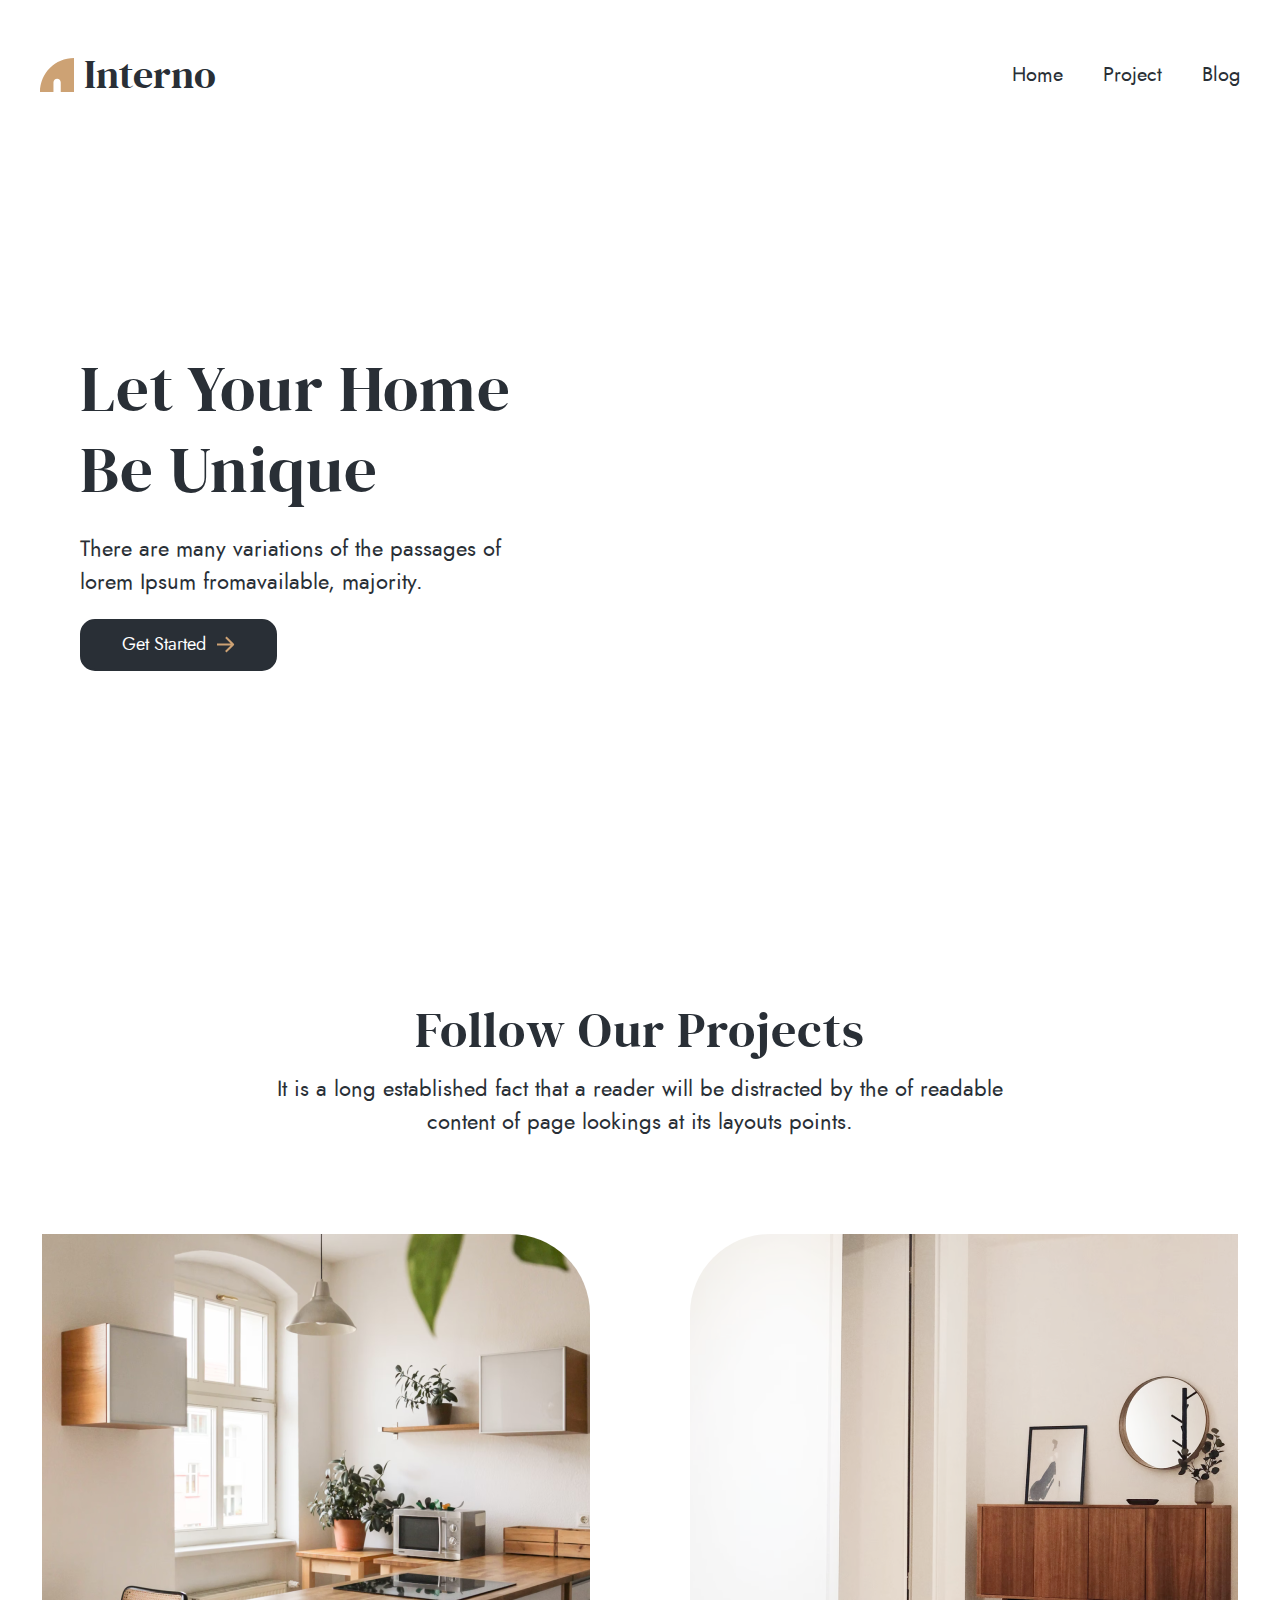
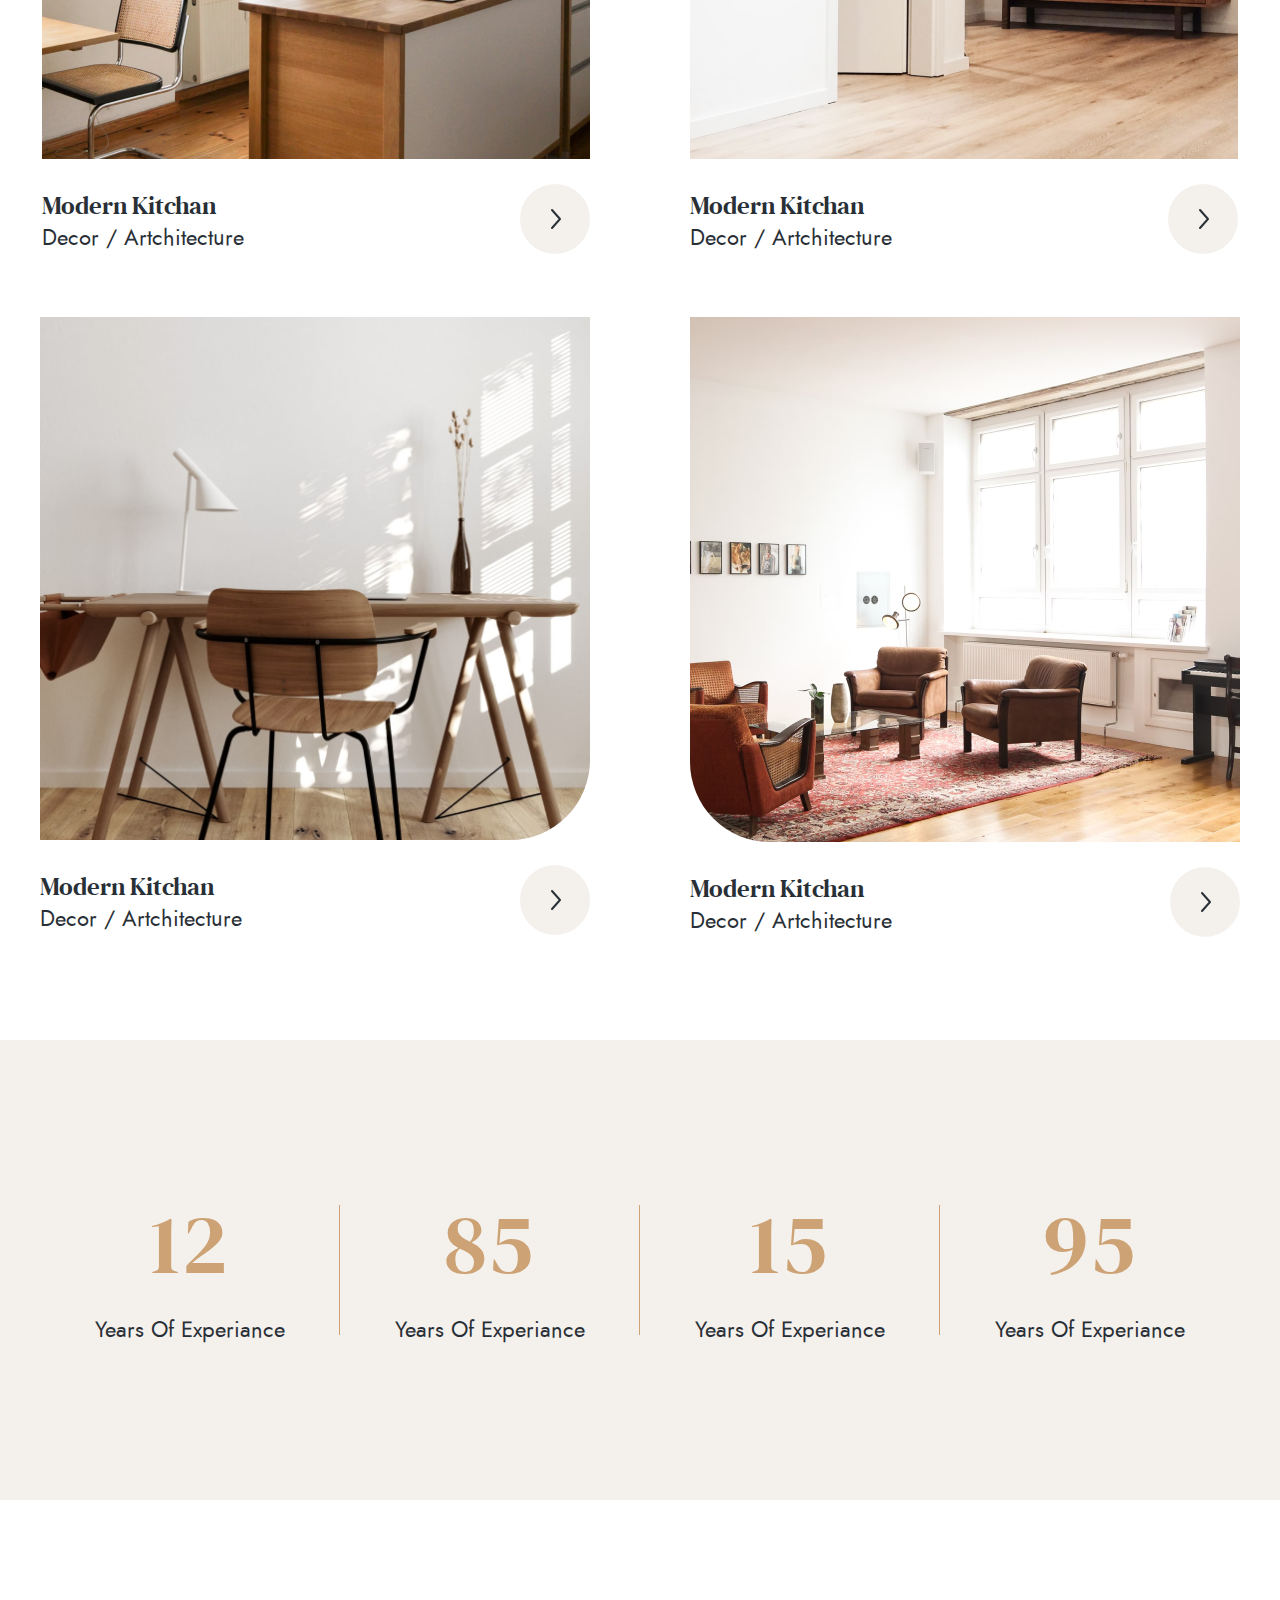
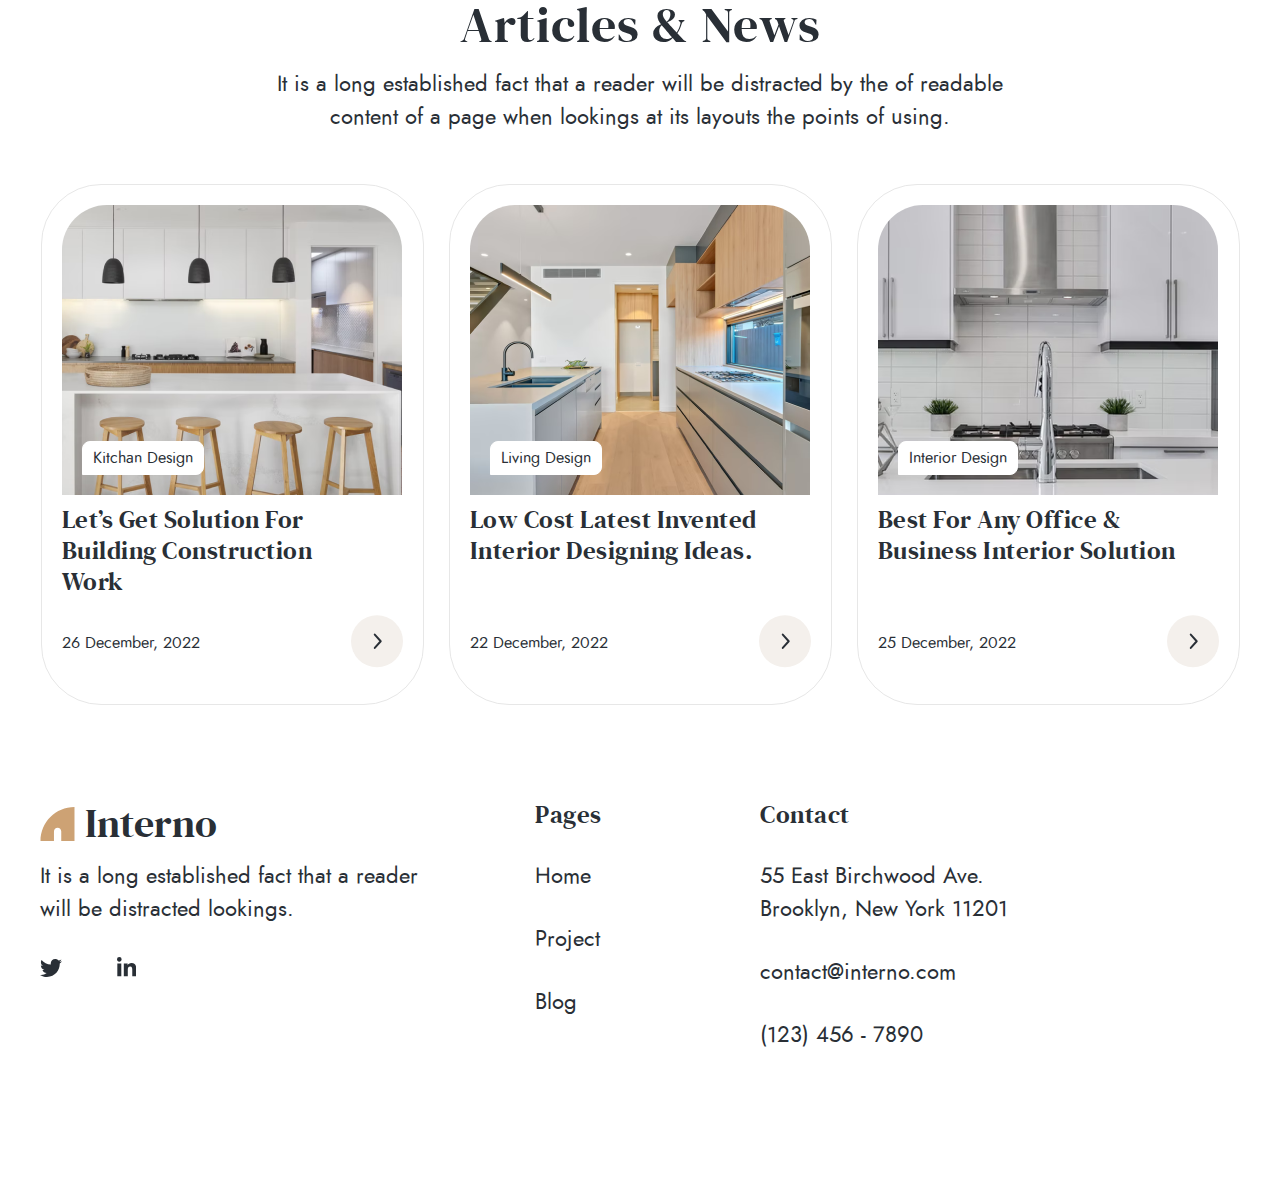
==== index.html @ d4d8c657 "hw01" ====
<!DOCTYPE html>
<html lang="en">

<head>
    <meta charset="UTF-8">
    <meta name="viewport" content="width=device-width, initial-scale=1.0">
    <link rel="icon" href="img/favicon.ico" type="image/x-icon">
    <title>Interno</title>
    <link rel="stylesheet" href="fonts/stylesheet.css">
    <link rel="stylesheet" href="sass/style.css">
</head>

<body>
    <div class="top">
        <header class="header center">
            <a class="header__left" href="index.html">
                <svg xmlns="http://www.w3.org/2000/svg" width="34" height="34" viewBox="0 0 34 34" fill="none">
                    <path
                        d="M0 34.0003H13.4588V24.499C13.4588 22.4853 15.0898 20.8543 17.1035 20.8543C19.1172 20.8543 20.7482 22.4853 20.7482 24.499V34.0003H33.9975V0C15.2211 0 0 15.2211 0 34.0003Z"
                        fill="#CDA274" />
                </svg>
                Interno</a>
            <nav class="header__right">
                <a href="index.html">Home</a>
                <a href="project.html">Project</a>
                <a href="blog.html">Blog</a>
            </nav>

        </header>
        <section class="home center">
            <div class="home__banner">
                <div class="home__banner_content">
                    <h1>Let Your Home Be Unique</h1>
                    <p>There are many variations of the passages of
                        lorem Ipsum fromavailable, majority.</p>
                </div>
                <a class="button" href="#">Get Started
                    <svg xmlns="http://www.w3.org/2000/svg" width="19" height="17" viewBox="0 0 19 17" fill="none">
                        <path d="M2 8.43542L15.7232 8.29857M10.6182 1.91138L17.1412 8.43436L10.4868 15.0887"
                            stroke="#CDA274" stroke-width="2" stroke-linecap="square" stroke-linejoin="round" />
                    </svg>
                </a>
            </div>
            <div class="preview center">
                <div class="preview__content">
                    <h2>Follow Our Projects</h2>
                    <p>It is a long established fact that a reader will be distracted by the of readable content of page
                        lookings at its layouts points.</p>
                </div>
                <article class="preview__product">
                    <div class="preview__product_card">
                        <img src="img/product_1.png" alt="Modern Kitchan">
                        <div class="preview__product_content">
                            <div>
                                <a href="project.html">Modern Kitchan</a>
                                <p>Decor / Artchitecture</p>
                            </div>
                            <a class="preview__product_svg" href="project.html">
                                <svg xmlns="http://www.w3.org/2000/svg" width="70" height="70" viewBox="0 0 70 70"
                                    fill="none">
                                    <circle cx="35" cy="35" r="35" fill="#F4F0EC" />
                                    <path d="M32 44L40 35L32 26" stroke="#292F36" stroke-width="2"
                                        stroke-linecap="round" stroke-linejoin="round" />
                                </svg>
                            </a>
                        </div>
                    </div>
                    <div class="preview__product_card">
                        <img src="img/product_2.png" alt="Modern Kitchan">
                        <div class="preview__product_content">
                            <div>
                                <a href="project.html" class="product_heading">Modern Kitchan</a>
                                <p>Decor / Artchitecture</p>
                            </div>
                            <a class="preview__product_svg" href="project.html">
                                <svg xmlns="http://www.w3.org/2000/svg" width="70" height="70" viewBox="0 0 70 70"
                                    fill="none">
                                    <circle cx="35" cy="35" r="35" fill="#F4F0EC" />
                                    <path d="M32 44L40 35L32 26" stroke="#292F36" stroke-width="2"
                                        stroke-linecap="round" stroke-linejoin="round" />
                                </svg>
                            </a>
                        </div>
                    </div>
                    <div class="preview__product_card">
                        <img src="img/product_3.png" alt="Modern Kitchan">
                        <div class="preview__product_content">
                            <div>
                                <a href="project.html" class="product_heading">Modern Kitchan</a>
                                <p>Decor / Artchitecture</p>
                            </div>
                            <a class="preview__product_svg" href="project.html">
                                <svg xmlns="http://www.w3.org/2000/svg" width="70" height="70" viewBox="0 0 70 70"
                                    fill="none">
                                    <circle cx="35" cy="35" r="35" fill="#F4F0EC" />
                                    <path d="M32 44L40 35L32 26" stroke="#292F36" stroke-width="2"
                                        stroke-linecap="round" stroke-linejoin="round" />
                                </svg>
                            </a>
                        </div>
                    </div>
                    <div class="preview__product_card">
                        <img src="img/product_4.png" alt="Modern Kitchan">
                        <div class="preview__product_content">
                            <div>
                                <a href="project.html" class="product_heading">Modern Kitchan</a>
                                <p>Decor / Artchitecture</p>
                            </div>
                            <a class="preview__product_svg" href="project.html">
                                <svg xmlns="http://www.w3.org/2000/svg" width="70" height="70" viewBox="0 0 70 70"
                                    fill="none">
                                    <circle cx="35" cy="35" r="35" fill="#F4F0EC" />
                                    <path d="M32 44L40 35L32 26" stroke="#292F36" stroke-width="2"
                                        stroke-linecap="round" stroke-linejoin="round" />
                                </svg>
                            </a>
                        </div>
                    </div>
                </article>
            </div>
        </section>
        <section class="color">
            <div class="color__container">
                <span>12</span>
                <p>Years Of Experiance</p>
            </div>
            <div class="color__container">
                <span>85</span>
                <p>Years Of Experiance</p>
            </div>
            <div class="color__container">
                <span>15</span>
                <p>Years Of Experiance</p>
            </div>
            <div class="color__container">
                <span>95</span>
                <p>Years Of Experiance</p>
            </div>
        </section>
        <sectoin class="blog center">
            <div class="blog__content">
                <h2>Articles & News</h2>
                <p>It is a long established fact that a reader will be distracted by the of readable content of a page
                    when
                    lookings at its layouts the points of using.</p>
            </div>
            <div class="blog__product">
                <div class="blog__product_card">
                    <div class="blog__product_imgcontent">
                        <img src="img/blog_1.png" alt="Kitchan Design">
                        <div class="blog__product_tag">Kitchan Design</div>
                    </div>
                    <div class="blog__product_title">
                        <h3>Let’s Get Solution For Building Construction Work</h3>
                    </div>
                    <div class="blog__product_content">
                        <p>26 December, 2022 </p>
                        <a class="blog__product_svg" href="project.html">
                            <svg xmlns="http://www.w3.org/2000/svg" width="52" height="53" viewBox="0 0 52 53"
                                fill="none">
                                <circle cx="26" cy="26.267" r="26" fill="#F4F0EC" />
                                <path d="M23.7714 32.9527L29.7143 26.267L23.7714 19.5813" stroke="#292F36"
                                    stroke-width="2" stroke-linecap="round" stroke-linejoin="round" />
                            </svg>
                        </a>
                    </div>
                </div>
                <div class="blog__product_card">
                    <div class="blog__product_imgcontent">
                        <img src="img/blog_2.png" alt="Living Design">
                        <div class="blog__product_tag">Living Design</div>
                    </div>
                    <div class="blog__product_title">
                        <h3>Low Cost Latest Invented Interior Designing
                            Ideas.</h3>
                    </div>
                    <div class="blog__product_content">
                        <p>22 December, 2022 </p>
                        <a class="blog__product_svg" href="project.html">
                            <svg xmlns="http://www.w3.org/2000/svg" width="52" height="53" viewBox="0 0 52 53"
                                fill="none">
                                <circle cx="26" cy="26.267" r="26" fill="#F4F0EC" />
                                <path d="M23.7714 32.9527L29.7143 26.267L23.7714 19.5813" stroke="#292F36"
                                    stroke-width="2" stroke-linecap="round" stroke-linejoin="round" />
                            </svg>
                        </a>
                    </div>
                </div>
                <div class="blog__product_card">
                    <div class="blog__product_imgcontent">
                        <img src="img/blog_3.png" alt="Interior Design">
                        <div class="blog__product_tag">Interior Design</div>
                    </div>
                    <div class="blog__product_title">
                        <h3>Best For Any Office & Business Interior
                            Solution</h3>
                    </div>
                    <div class="blog__product_content">
                        <p>25 December, 2022 </p>
                        <a class="blog__product_svg" href="project.html">
                            <svg xmlns="http://www.w3.org/2000/svg" width="52" height="53" viewBox="0 0 52 53"
                                fill="none">
                                <circle cx="26" cy="26.267" r="26" fill="#F4F0EC" />
                                <path d="M23.7714 32.9527L29.7143 26.267L23.7714 19.5813" stroke="#292F36"
                                    stroke-width="2" stroke-linecap="round" stroke-linejoin="round" />
                            </svg>
                        </a>
                    </div>
                </div>
            </div>
        </sectoin>
        <footer class="footer center">
            <article>
                <div class="footer__header">
                    <a class="footer__logo" href="index.html">
                        <svg xmlns="http://www.w3.org/2000/svg" width="35" height="34" viewBox="0 0 35 34" fill="none">
                            <path
                                d="M0.5 34.0003H13.9588V24.499C13.9588 22.4853 15.5898 20.8543 17.6035 20.8543C19.6172 20.8543 21.2482 22.4853 21.2482 24.499V34.0003H34.4975V0C15.7211 0 0.5 15.2211 0.5 34.0003Z"
                                fill="#CDA274" />
                        </svg>
                        Interno</a>
                </div>
                <div class="footer__content">
                    <p>It is a long established fact that a reader will be distracted lookings.</p>
                    <div class="footer__content_messenger">
                        <a href="#"><svg xmlns="http://www.w3.org/2000/svg" height="1em" viewBox="0 0 512 512">
                                <path
                                    d="M459.37 151.716c.325 4.548.325 9.097.325 13.645 0 138.72-105.583 298.558-298.558 298.558-59.452 0-114.68-17.219-161.137-47.106 8.447.974 16.568 1.299 25.34 1.299 49.055 0 94.213-16.568 130.274-44.832-46.132-.975-84.792-31.188-98.112-72.772 6.498.974 12.995 1.624 19.818 1.624 9.421 0 18.843-1.3 27.614-3.573-48.081-9.747-84.143-51.98-84.143-102.985v-1.299c13.969 7.797 30.214 12.67 47.431 13.319-28.264-18.843-46.781-51.005-46.781-87.391 0-19.492 5.197-37.36 14.294-52.954 51.655 63.675 129.3 105.258 216.365 109.807-1.624-7.797-2.599-15.918-2.599-24.04 0-57.828 46.782-104.934 104.934-104.934 30.213 0 57.502 12.67 76.67 33.137 23.715-4.548 46.456-13.32 66.599-25.34-7.798 24.366-24.366 44.833-46.132 57.827 21.117-2.273 41.584-8.122 60.426-16.243-14.292 20.791-32.161 39.308-52.628 54.253z" />
                            </svg></a>
                        <a href="#"> <svg xmlns="http://www.w3.org/2000/svg" height="1em" viewBox="0 0 448 512">
                                <path
                                    d="M100.28 448H7.4V148.9h92.88zM53.79 108.1C24.09 108.1 0 83.5 0 53.8a53.79 53.79 0 0 1 107.58 0c0 29.7-24.1 54.3-53.79 54.3zM447.9 448h-92.68V302.4c0-34.7-.7-79.2-48.29-79.2-48.29 0-55.69 37.7-55.69 76.7V448h-92.78V148.9h89.08v40.8h1.3c12.4-23.5 42.69-48.3 87.88-48.3 94 0 111.28 61.9 111.28 142.3V448z" />
                            </svg></a>
                    </div>
                </div>
            </article>
            <article>
                <div class="footer__header">
                    <h3>Pages</h3>
                </div>
                <div class="footer__content">
                    <a href="index.html">Home</a>
                    <a href="project.html">Project</a>
                    <a href="blog.html">Blog</a>
                </div>
            </article>
            <article>
                <div class="footer__header">
                    <h3>Contact</h3>
                </div>
                <div class="footer__content">
                    <p>55 East Birchwood Ave. <br>Brooklyn, New York 11201</p>
                    <p>contact@interno.com</p>
                    <p>(123) 456 - 7890</p>
                </div>
            </article>
        </footer>
    </div>
</body>

</html>
---- fonts/stylesheet.css ----
/*! Generated by Font Squirrel (https://www.fontsquirrel.com) on October 4, 2023 */



@font-face {
    font-family: 'dm_serif_displayregular';
    src: url('dmserifdisplay-webfont.woff2') format('woff2'),
         url('dmserifdisplay-webfont.woff') format('woff');
    font-weight: normal;
    font-style: normal;

}




@font-face {
    font-family: 'jostregular';
    src: url('jost-webfont.woff2') format('woff2'),
         url('jost-webfont.woff') format('woff');
    font-weight: normal;
    font-style: normal;

}
---- sass/style.css ----
* {
  margin: 0;
  box-sizing: border-box;
  outline: none;
}

html {
  scroll-behavior: smooth;
  display: block;
}

body {
  background-image: no-repeat;
}

img {
  max-width: 100%;
  vertical-align: middle;
}

a {
  text-decoration: none;
  color: #292F36;
}

a:hover {
  color: #CDA274;
}

.top {
  position: relative;
  overflow: hidden;
}

.center {
  margin: auto;
  padding-left: calc(50% - 600px);
  padding-right: calc(50% - 600px);
}

html {
  font-family: "jostregular";
  font-style: normal;
  font-weight: 400;
  color: #292F36;
  font-size: 20px;
}

p {
  line-height: 150%;
  font-size: 1.1rem;
}

h1 {
  font-family: "dm_serif_displayregular";
  font-style: normal;
  font-weight: 400;
  color: #292F36;
  line-height: 125%;
  font-size: 3.25rem;
  letter-spacing: 1px;
}

h2 {
  font-family: "dm_serif_displayregular";
  font-style: normal;
  font-weight: 400;
  color: #292F36;
  line-height: 125%;
  font-size: 2.5rem;
  letter-spacing: 1px;
}

h3 {
  font-family: "dm_serif_displayregular";
  font-style: normal;
  font-weight: 400;
  color: #292F36;
  line-height: 125%;
  font-size: 1.25rem;
  letter-spacing: 0.5px;
}

* {
  margin: 0;
  box-sizing: border-box;
  outline: none;
}

html {
  scroll-behavior: smooth;
  display: block;
}

body {
  background-image: no-repeat;
}

img {
  max-width: 100%;
  vertical-align: middle;
}

a {
  text-decoration: none;
  color: #292F36;
}

a:hover {
  color: #CDA274;
}

.top {
  position: relative;
  overflow: hidden;
}

.center {
  margin: auto;
  padding-left: calc(50% - 600px);
  padding-right: calc(50% - 600px);
}

.header {
  height: 150px;
  background: #FFF;
  display: flex;
  align-items: center;
  justify-content: space-between;
  z-index: 999;
}
.header__left {
  display: flex;
  flex-direction: row;
  align-items: center;
  gap: 10px;
  font-family: "dm_serif_displayregular";
  font-size: 2rem;
}
.header__right {
  display: flex;
  align-items: center;
  gap: 40px;
}

* {
  margin: 0;
  box-sizing: border-box;
  outline: none;
}

html {
  scroll-behavior: smooth;
  display: block;
}

body {
  background-image: no-repeat;
}

img {
  max-width: 100%;
  vertical-align: middle;
}

a {
  text-decoration: none;
  color: #292F36;
}

a:hover {
  color: #CDA274;
}

.top {
  position: relative;
  overflow: hidden;
}

.center {
  margin: auto;
  padding-left: calc(50% - 600px);
  padding-right: calc(50% - 600px);
}

.home__banner {
  display: block;
  background-image: url("../img/banner.png");
  background-repeat: no-repeat;
  background-size: 116%;
  height: 755px;
  border-radius: 60px;
  background-position: 60% 42%;
}
.home__banner_content {
  display: flex;
  flex-direction: column;
  padding: 200px 0 0 40px;
  max-width: 480px;
  gap: 20px;
}

.button {
  margin: 20px 0 0 40px;
  display: flex;
  align-items: center;
  max-width: -moz-fit-content;
  max-width: fit-content;
  padding: 15px 40px;
  background-color: #292F36;
  border: 2px solid #292F36;
  color: #FFF;
  font-size: 0.9rem;
  border-radius: 15px;
  gap: 10px;
}

.button:hover {
  border: 2px solid #CDA274;
}

.preview {
  padding: 95px 0;
  display: flex;
  flex-direction: column;
  align-items: center;
}
.preview__content {
  display: flex;
  align-items: center;
  flex-direction: column;
  text-align: center;
  max-width: 750px;
  gap: 10px;
  padding-bottom: 95px;
}
.preview__product {
  display: flex;
  justify-content: center;
  flex-wrap: wrap;
  gap: 55px;
  -moz-column-gap: 100px;
       column-gap: 100px;
}
.preview__product div:nth-child(1) img {
  border-top-right-radius: 80px;
}
.preview__product div:nth-child(2) img {
  border-top-left-radius: 80px;
}
.preview__product div:nth-child(3) img {
  border-bottom-right-radius: 80px;
}
.preview__product div:nth-child(4) img {
  border-bottom-left-radius: 80px;
}
.preview__product_card {
  max-width: 550px;
}
.preview__product_content {
  padding-top: 25px;
  display: flex;
  align-items: center;
  justify-content: space-between;
}
.preview__product_content a {
  font-family: "dm_serif_displayregular";
  font-style: normal;
  font-weight: 400;
  color: #292F36;
  line-height: 125%;
  font-size: 1.25rem;
}
.preview__product_svg:hover svg path {
  stroke: #CDA274;
}

.color {
  height: 460px;
  background-color: #F4F0EC;
  display: flex;
  justify-content: center;
  flex-wrap: wrap;
  align-items: center;
}
.color__container {
  display: flex;
  flex-direction: column;
  justify-content: center;
  text-align: center;
  width: 300px;
  height: 130px;
  gap: 15px;
  border-right: 1px solid #CDA274;
}
.color__container:last-child {
  border-right: 0;
}
.color__container span {
  font-family: "dm_serif_displayregular";
  font-style: normal;
  color: #CDA274;
  line-height: 125%;
  font-size: 4.25rem;
  letter-spacing: 1.7px;
}

.blog {
  padding: 95px 0;
  display: flex;
  flex-direction: column;
  align-items: center;
  height: -moz-fit-content;
  height: fit-content;
}
.blog__content {
  display: flex;
  align-items: center;
  flex-direction: column;
  text-align: center;
  max-width: 800px;
  gap: 10px;
  padding-bottom: 50px;
}
.blog__product {
  display: flex;
  justify-content: center;
  flex-wrap: wrap;
  gap: 25px;
}
.blog__product_card {
  width: 383px;
  height: 521px;
  padding: 20px;
  border-radius: 60px;
  background-color: #FFF;
  border: 1px solid #E7E7E7;
}
.blog__product_card img {
  border-radius: 45px 45px 0 0;
}
.blog__product_card:hover {
  background-color: #F4F0EC;
}
.blog__product_title {
  height: 110px;
  width: 90%;
}
.blog__product_imgcontent {
  position: relative;
  margin-bottom: 10px;
}
.blog__product_tag {
  position: absolute;
  left: 20px;
  bottom: 20px;
  padding: 8px 10px;
  border: 1px solid #FFF;
  background-color: #FFF;
  border-radius: 8px 8px 8px 0px;
  font-size: 0.8rem;
}
.blog__product_content {
  display: flex;
  align-items: center;
  justify-content: space-between;
}
.blog__product_content p {
  font-size: 16px;
}

.blog__product_card:hover .blog__product_content svg circle {
  fill: #FFF;
}

.blog__product_svg:hover svg path, .blog__product_svg:active svg path {
  stroke: #CDA274;
}

* {
  margin: 0;
  box-sizing: border-box;
  outline: none;
}

html {
  scroll-behavior: smooth;
  display: block;
}

body {
  background-image: no-repeat;
}

img {
  max-width: 100%;
  vertical-align: middle;
}

a {
  text-decoration: none;
  color: #292F36;
}

a:hover {
  color: #CDA274;
}

.top {
  position: relative;
  overflow: hidden;
}

.center {
  margin: auto;
  padding-left: calc(50% - 600px);
  padding-right: calc(50% - 600px);
}

.footer {
  padding-bottom: 135px;
  display: flex;
  flex-wrap: wrap;
  gap: 100px;
}
.footer__header {
  height: 60px;
}
.footer__logo {
  display: flex;
  flex-direction: row;
  align-items: center;
  gap: 10px;
  font-family: "dm_serif_displayregular";
  font-size: 2rem;
}
.footer__content {
  max-width: 395px;
  min-width: 125px;
  display: grid;
  grid-template-rows: repeat(3, max-content);
  gap: 30px;
}
.footer__content a {
  line-height: 150%;
  font-size: 1.1rem;
}
.footer__content_messenger {
  display: flex;
  gap: 55px;
}
.footer__content_messenger svg path {
  fill: #292F36;
}
.footer__content_messenger a:hover svg path {
  fill: #CDA274;
}/*# sourceMappingURL=style.css.map */
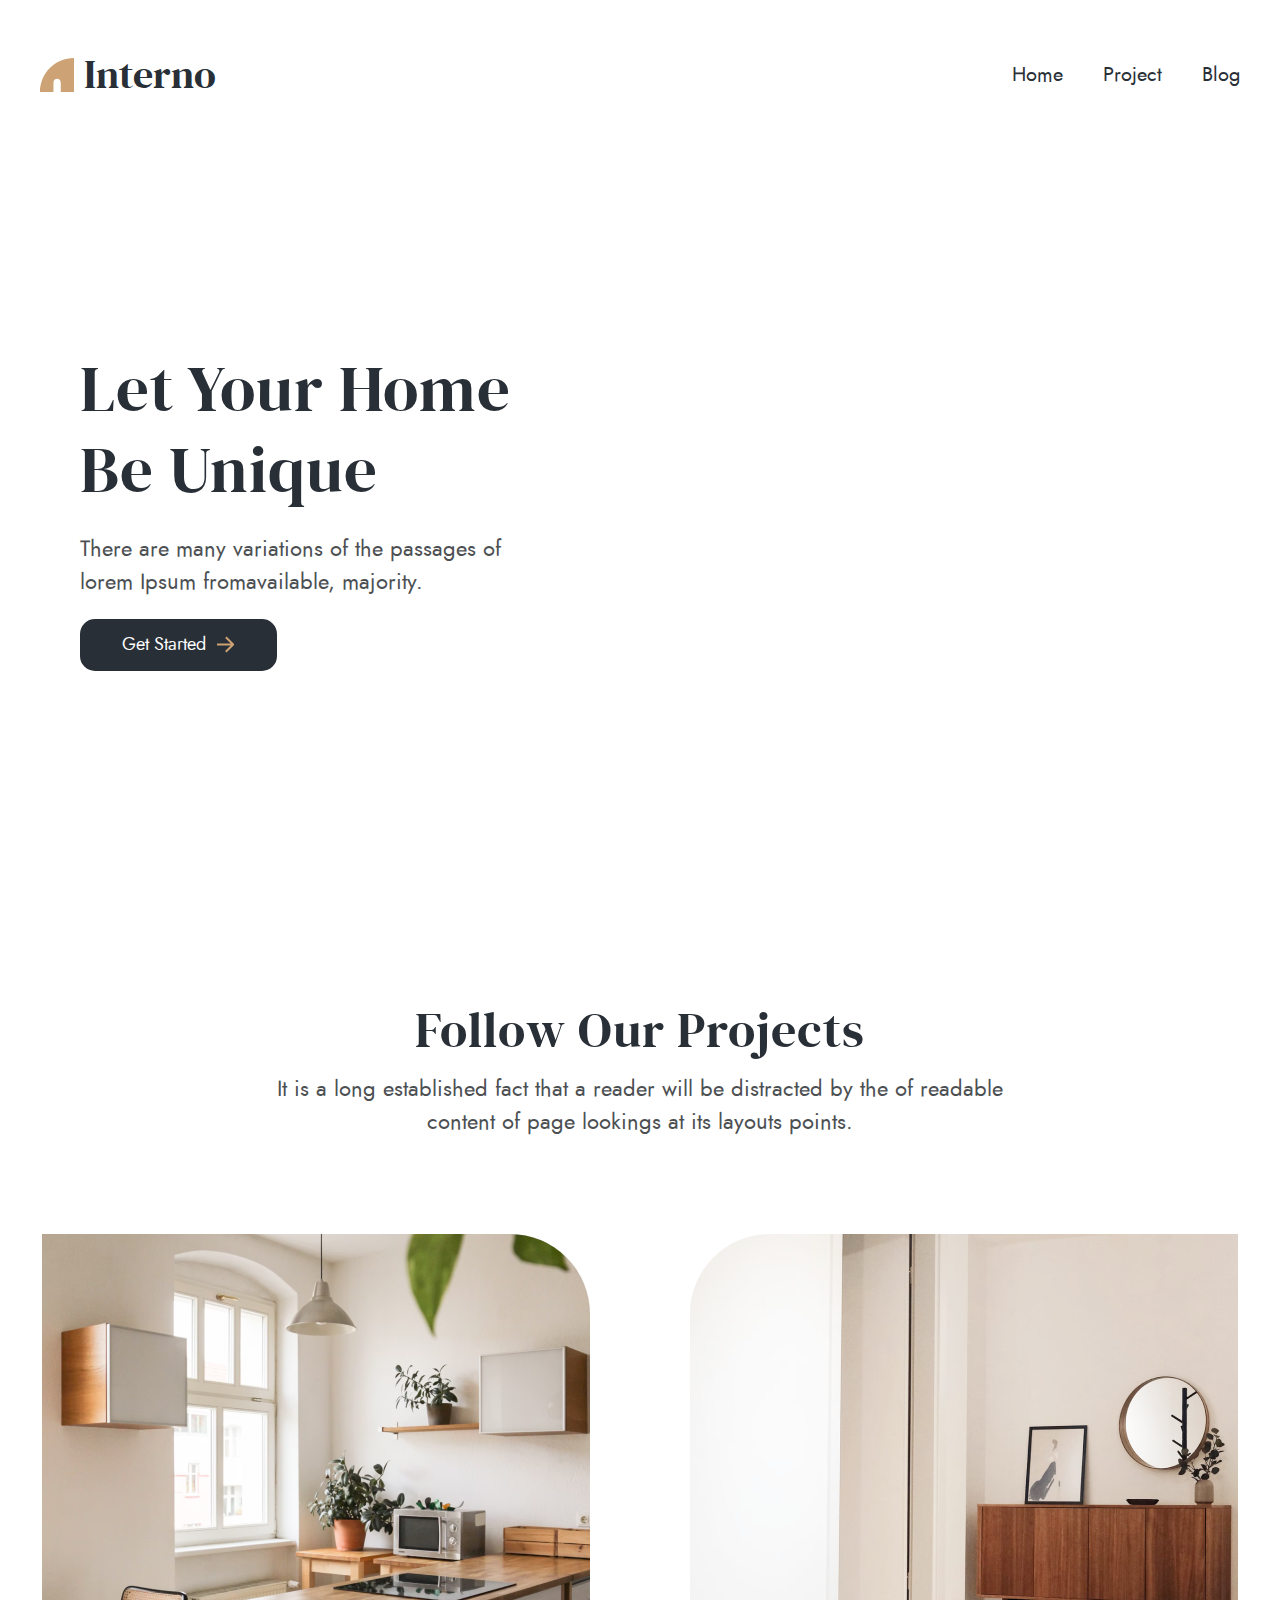
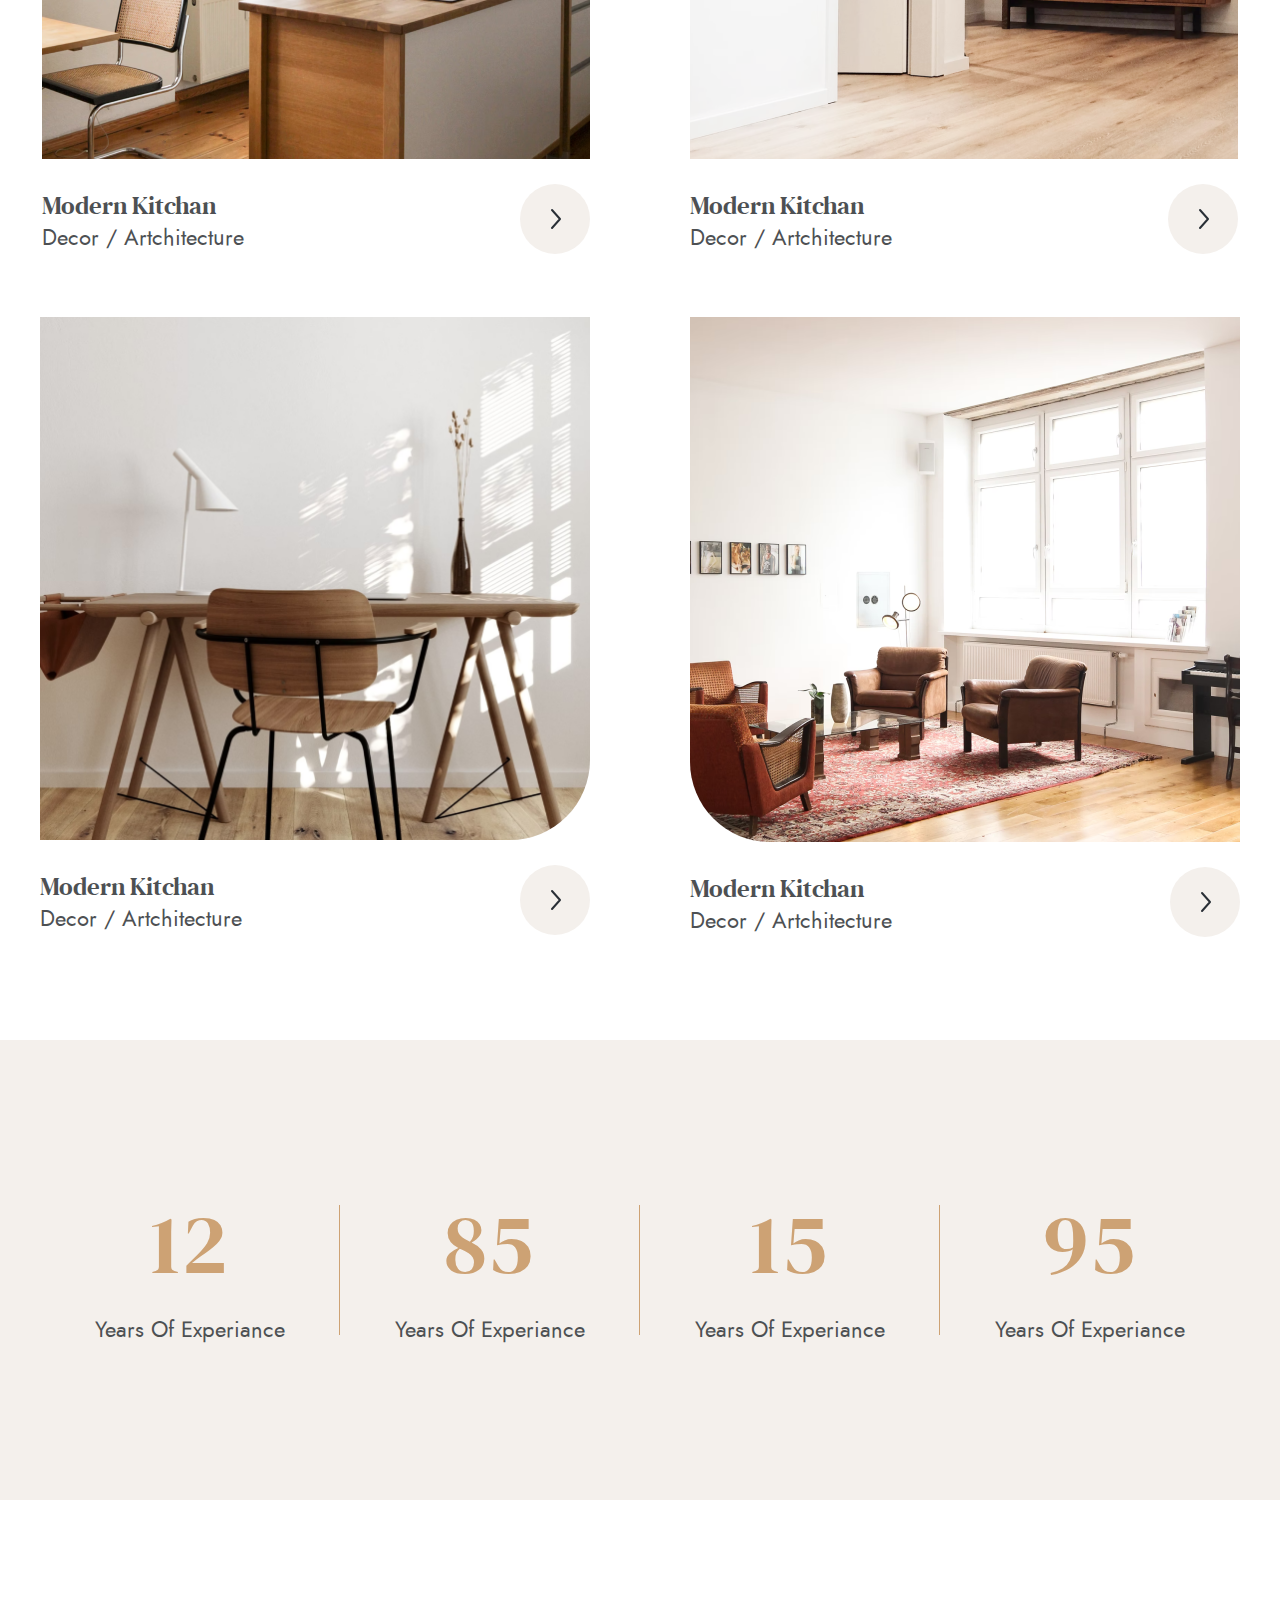
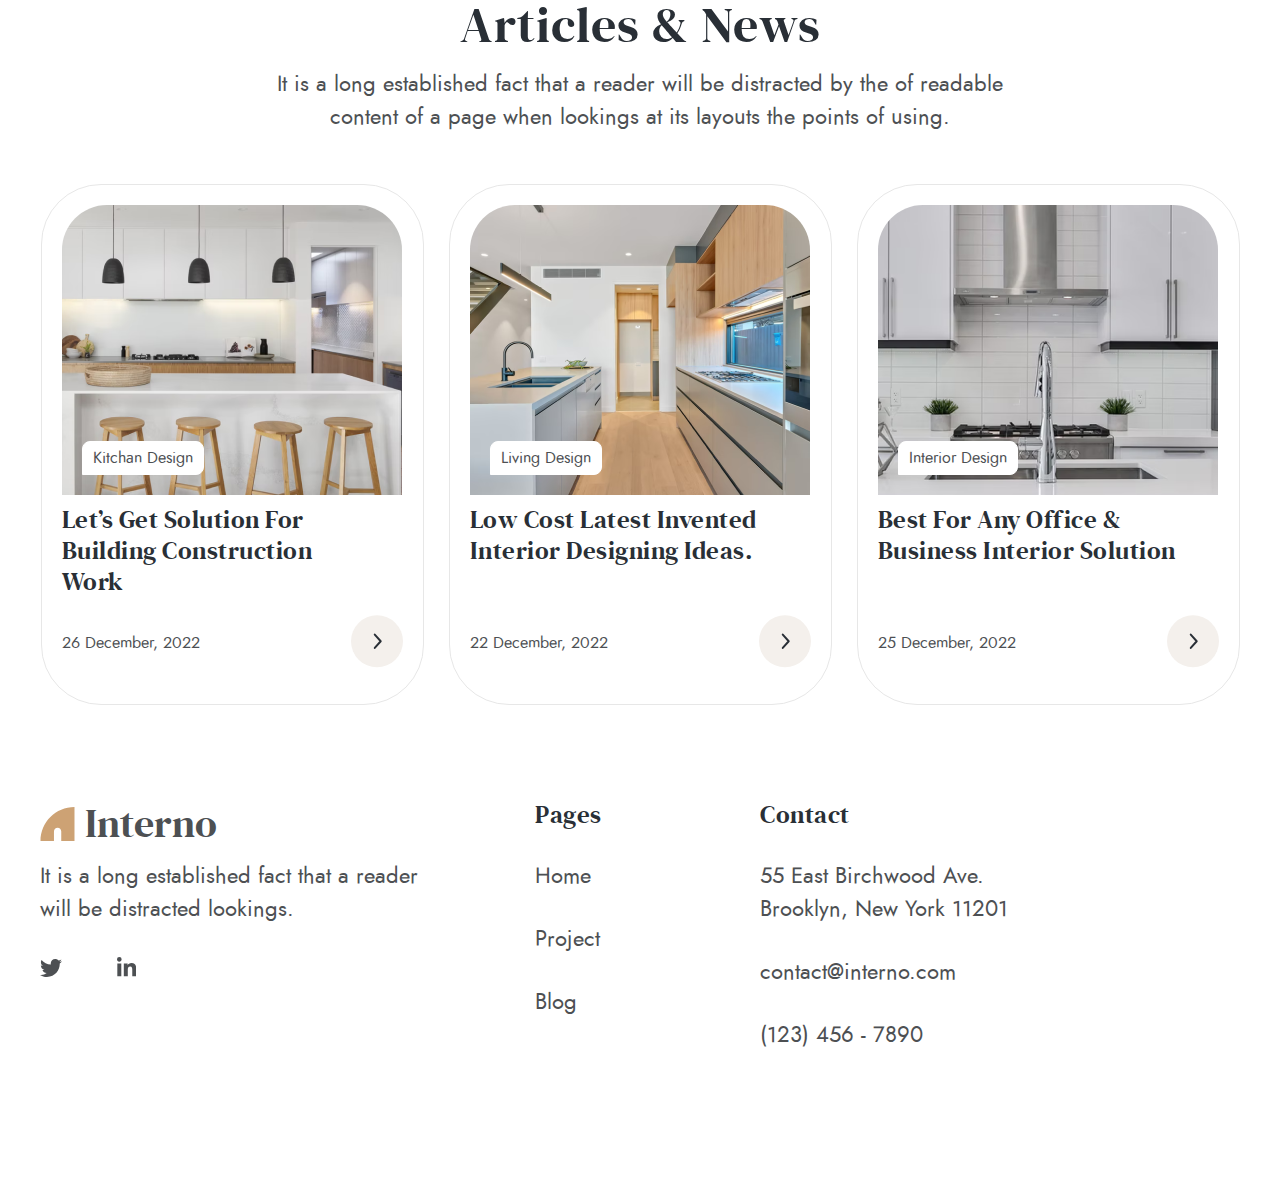
==== commit 0e2d137e: "03" ====
--- a/index.html
+++ b/index.html
@@ -25,7 +25,6 @@
                 <a href="project.html">Project</a>
                 <a href="blog.html">Blog</a>
             </nav>
-
         </header>
         <section class="home center">
             <div class="home__banner">
@@ -145,13 +144,14 @@
                     lookings at its layouts the points of using.</p>
             </div>
             <div class="blog__product">
-                <div class="blog__product_card">
+                <article class="blog__product_card">
                     <div class="blog__product_imgcontent">
                         <img src="img/blog_1.png" alt="Kitchan Design">
                         <div class="blog__product_tag">Kitchan Design</div>
                     </div>
                     <div class="blog__product_title">
                         <h3>Let’s Get Solution For Building Construction Work</h3>
+
                     </div>
                     <div class="blog__product_content">
                         <p>26 December, 2022 </p>
@@ -164,8 +164,8 @@
                             </svg>
                         </a>
                     </div>
-                </div>
-                <div class="blog__product_card">
+                </article>
+                <article class="blog__product_card">
                     <div class="blog__product_imgcontent">
                         <img src="img/blog_2.png" alt="Living Design">
                         <div class="blog__product_tag">Living Design</div>
@@ -185,8 +185,8 @@
                             </svg>
                         </a>
                     </div>
-                </div>
-                <div class="blog__product_card">
+                </article>
+                <article class="blog__product_card">
                     <div class="blog__product_imgcontent">
                         <img src="img/blog_3.png" alt="Interior Design">
                         <div class="blog__product_tag">Interior Design</div>
@@ -206,7 +206,7 @@
                             </svg>
                         </a>
                     </div>
-                </div>
+                </article>
             </div>
         </sectoin>
         <footer class="footer center">
@@ -238,11 +238,11 @@
                 <div class="footer__header">
                     <h3>Pages</h3>
                 </div>
-                <div class="footer__content">
+                <nav class="footer__content">
                     <a href="index.html">Home</a>
                     <a href="project.html">Project</a>
                     <a href="blog.html">Blog</a>
-                </div>
+                </nav>
             </article>
             <article>
                 <div class="footer__header">
--- a/sass/style.css
+++ b/sass/style.css
@@ -11,6 +11,7 @@
 
 body {
   background-image: no-repeat;
+  background-repeat: no-repeat;
 }
 
 img {
@@ -20,7 +21,7 @@
 
 a {
   text-decoration: none;
-  color: #292F36;
+  color: #4D5053;
 }
 
 a:hover {
@@ -42,11 +43,11 @@
   font-family: "jostregular";
   font-style: normal;
   font-weight: 400;
-  color: #292F36;
+  color: #4D5053;
   font-size: 20px;
 }
 
-p {
+p, li {
   line-height: 150%;
   font-size: 1.1rem;
 }
@@ -94,6 +95,7 @@
 
 body {
   background-image: no-repeat;
+  background-repeat: no-repeat;
 }
 
 img {
@@ -103,7 +105,7 @@
 
 a {
   text-decoration: none;
-  color: #292F36;
+  color: #4D5053;
 }
 
 a:hover {
@@ -136,11 +138,15 @@
   gap: 10px;
   font-family: "dm_serif_displayregular";
   font-size: 2rem;
+  color: #292F36;
 }
 .header__right {
   display: flex;
   align-items: center;
   gap: 40px;
+}
+.header__right a {
+  color: #292F36;
 }
 
 * {
@@ -156,6 +162,7 @@
 
 body {
   background-image: no-repeat;
+  background-repeat: no-repeat;
 }
 
 img {
@@ -165,7 +172,7 @@
 
 a {
   text-decoration: none;
-  color: #292F36;
+  color: #4D5053;
 }
 
 a:hover {
@@ -267,7 +274,7 @@
   font-family: "dm_serif_displayregular";
   font-style: normal;
   font-weight: 400;
-  color: #292F36;
+  color: #4D5053;
   line-height: 125%;
   font-size: 1.25rem;
 }
@@ -390,6 +397,7 @@
 
 body {
   background-image: no-repeat;
+  background-repeat: no-repeat;
 }
 
 img {
@@ -399,7 +407,7 @@
 
 a {
   text-decoration: none;
-  color: #292F36;
+  color: #4D5053;
 }
 
 a:hover {
@@ -450,8 +458,360 @@
   gap: 55px;
 }
 .footer__content_messenger svg path {
-  fill: #292F36;
+  fill: #4D5053;
 }
 .footer__content_messenger a:hover svg path {
   fill: #CDA274;
+}
+
+* {
+  margin: 0;
+  box-sizing: border-box;
+  outline: none;
+}
+
+html {
+  scroll-behavior: smooth;
+  display: block;
+}
+
+body {
+  background-image: no-repeat;
+  background-repeat: no-repeat;
+}
+
+img {
+  max-width: 100%;
+  vertical-align: middle;
+}
+
+a {
+  text-decoration: none;
+  color: #4D5053;
+}
+
+a:hover {
+  color: #CDA274;
+}
+
+.top {
+  position: relative;
+  overflow: hidden;
+}
+
+.center {
+  margin: auto;
+  padding-left: calc(50% - 600px);
+  padding-right: calc(50% - 600px);
+}
+
+.banner {
+  display: flex;
+  justify-content: center;
+  align-items: flex-end;
+  background-image: url("../img/blog_background.png");
+  background-size: 100%;
+  background-repeat: no-repeat;
+  height: 355px;
+  background-position: 0 51%;
+}
+.banner__intro {
+  display: flex;
+  flex-direction: column;
+  align-items: center;
+  padding: 40px 80px;
+  background-color: #FFF;
+  border-radius: 40px 40px 0 0;
+  gap: 10px;
+}
+.banner__intro_link {
+  display: flex;
+  align-items: center;
+  gap: 5px;
+}
+
+.post {
+  display: flex;
+  flex-direction: column;
+  gap: 30px;
+  padding-top: 200px;
+}
+.post__card {
+  display: flex;
+  flex-direction: row;
+  justify-content: space-between;
+  align-items: center;
+  height: 480px;
+  width: 100%;
+  padding: 20px 50px 20px 20px;
+  border-radius: 60px;
+  background-color: #FFF;
+  border: 1px solid #E7E7E7;
+  gap: 40px;
+}
+.post__card img {
+  border-radius: 50px;
+  height: 100%;
+}
+.post__card_content {
+  display: flex;
+  flex-direction: column;
+  max-width: 490px;
+  gap: 40px;
+}
+.post__card_text {
+  display: flex;
+  flex-direction: column;
+  width: 95%;
+  gap: 20px;
+}
+
+.blog__site {
+  padding-top: 150px;
+  padding-bottom: 200px;
+  display: flex;
+  flex-direction: column;
+  gap: 30px;
+}
+.blog__site_pagination {
+  display: flex;
+  justify-content: center;
+  align-items: center;
+  padding-top: 20px;
+  gap: 20px;
+}
+.blog__site_pagination label {
+  display: flex;
+  align-items: center;
+  justify-content: center;
+  height: 50px;
+  width: 50px;
+  border-radius: 50%;
+  background-color: #FFF;
+  border: 1px solid #CDA274;
+}
+.blog__site_pagination label:hover, .blog__site_pagination label:active {
+  border: 1px solid #F4F0EC;
+  background-color: #F4F0EC;
+  color: #4D5053;
+}
+.blog__site_list {
+  display: flex;
+  gap: 20px;
+  list-style-type: none;
+  padding: 0;
+}
+.blog__site_list li a {
+  display: flex;
+  align-items: center;
+  justify-content: center;
+  height: 50px;
+  width: 50px;
+  font-size: 16px;
+  font-style: normal;
+  font-weight: 600;
+  line-height: 150%;
+  border-radius: 50%;
+  background-color: #FFF;
+  border: 1px solid #CDA274;
+}
+.blog__site_list li:hover a, .blog__site_list li:active a {
+  border: 1px solid #F4F0EC;
+  background-color: #F4F0EC;
+  color: #4D5053;
+}
+
+* {
+  margin: 0;
+  box-sizing: border-box;
+  outline: none;
+}
+
+html {
+  scroll-behavior: smooth;
+  display: block;
+}
+
+body {
+  background-image: no-repeat;
+  background-repeat: no-repeat;
+}
+
+img {
+  max-width: 100%;
+  vertical-align: middle;
+}
+
+a {
+  text-decoration: none;
+  color: #4D5053;
+}
+
+a:hover {
+  color: #CDA274;
+}
+
+.top {
+  position: relative;
+  overflow: hidden;
+}
+
+.center {
+  margin: auto;
+  padding-left: calc(50% - 600px);
+  padding-right: calc(50% - 600px);
+}
+
+.banner__details {
+  display: flex;
+  justify-content: center;
+  align-items: flex-end;
+  background-image: url("../img/details_background.png");
+  background-size: 110%;
+  background-repeat: no-repeat;
+  height: 355px;
+  background-position: 20% 50%;
+}
+
+.details {
+  padding-top: 200px;
+  min-height: 500px;
+}
+.details__content {
+  width: 65%;
+  height: -moz-min-content;
+  height: min-content;
+  display: flex;
+  flex-direction: column;
+  gap: 30px;
+  padding-bottom: 95px;
+}
+.details__content_data {
+  display: flex;
+  align-items: center;
+  justify-content: space-between;
+}
+.details__content_data p {
+  font-size: 0.8rem;
+}
+.details__content_links {
+  display: flex;
+  align-items: center;
+  gap: 10px;
+  font-size: 0.8rem;
+}
+.details__content_quote {
+  height: 270px;
+  background-color: #F4F0EC;
+  border-radius: 50px;
+  display: flex;
+  flex-direction: column;
+  align-items: center;
+  justify-content: center;
+  position: relative;
+}
+.details__content_quote h4 {
+  position: absolute;
+  top: 60%;
+  left: 46%;
+  transform: translate(-50%, -50%);
+  color: #CDA274;
+  font-family: "dm_serif_displayregular";
+  font-size: 200px;
+  font-style: italic;
+  font-weight: 400;
+}
+.details__content_quote_text {
+  padding-top: 70px;
+}
+.details__content_quote_text p {
+  color: #CDA274;
+  text-align: center;
+  font-family: "dm_serif_displayregular";
+  font-size: 25px;
+  font-style: italic;
+  font-weight: 400;
+  line-height: 125%;
+  letter-spacing: 0.5px;
+}
+.details__content ol {
+  list-style-type: none;
+  counter-reset: num;
+  margin: 0 0 0 20px;
+  padding: 0;
+  font-size: 1 rem;
+}
+.details__content ol li {
+  position: relative;
+  margin: 0 0 0 0;
+  padding: 0 0 20px 0;
+  font-size: 1.1rem;
+  font-style: normal;
+  font-weight: 400;
+  line-height: 150%;
+  letter-spacing: 0.22px;
+}
+.details__content ol li:before {
+  content: counter(num);
+  counter-increment: num;
+  font-family: "dm_serif_displayregular";
+  display: inline-block;
+  position: absolute;
+  top: 0;
+  font-size: 1rem;
+  left: -20px;
+  color: #CDA274;
+  text-align: right;
+}
+.details__content_basic {
+  height: 540px;
+  border-radius: 50px;
+  overflow: hidden;
+}
+.details__content_basic img {
+  -o-object-fit: cover;
+     object-fit: cover;
+  height: 100%;
+  width: 100%;
+}
+.details__content_article {
+  height: 365px;
+  border-radius: 50px;
+  overflow: hidden;
+}
+.details__content_article img {
+  -o-object-fit: cover;
+     object-fit: cover;
+  width: 100%;
+  height: 100%;
+}
+
+.sidebar {
+  width: 30%;
+  float: right;
+}
+.sidebar__button {
+  margin-top: 25px;
+  display: flex;
+  flex-wrap: wrap;
+  gap: 10px;
+}
+.sidebar__button_style {
+  text-align: center;
+  font-family: "jostregular";
+  color: #292F36;
+  font-size: 18px;
+  font-style: normal;
+  font-weight: 400;
+  letter-spacing: 0.36px;
+  border: 1px solid #F4F0EC;
+  background-color: #F4F0EC;
+  padding: 9px 30px;
+  border-radius: 10px;
+  cursor: pointer;
+}
+.sidebar__button_style:focus {
+  border: 1px solid #292F36;
+  background-color: #292F36;
+  color: #FFF;
 }/*# sourceMappingURL=style.css.map */